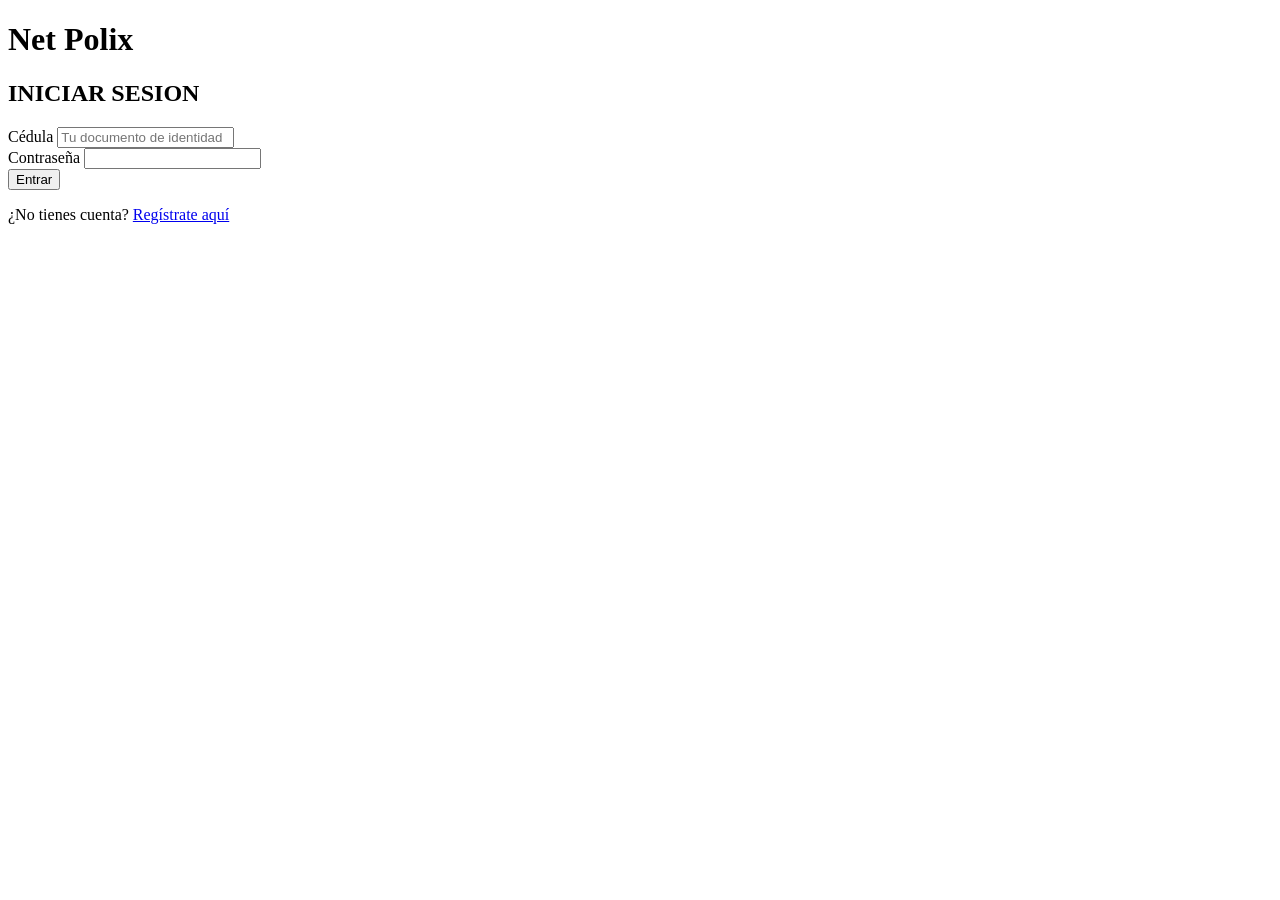
==== frontend/pages/dashboard.html @ 24cc95ec "Los cambios son buenos" ====
<!DOCTYPE html>
<html lang="es">
<head>
    <meta charset="UTF-8">
    <meta name="viewport" content="width=device-width, initial-scale=1.0">
    <title>NetPolix — Dashboard</title>
    <link rel="stylesheet" href="/static/css/login.css">
    <style>
        .dashboard-header {
            display: flex;
            justify-content: space-between;
            align-items: center;
            margin-bottom: 32px;
        }

        .dashboard-header h1 {
            margin: 0;
        }

        .btn-logout {
            background: transparent;
            border: 1px solid rgba(255, 255, 255, 0.2);
            color: #b3b3b3;
            padding: 8px 20px;
            border-radius: 8px;
            cursor: pointer;
            font-size: 14px;
            transition: all 0.2s;
        }

        .btn-logout:hover {
            border-color: #e50914;
            color: #e50914;
        }

        .dashboard-content {
            text-align: center;
            padding: 40px 0;
        }

        .dashboard-content p {
            color: #b3b3b3;
            font-size: 16px;
            line-height: 1.6;
        }

        .welcome-badge {
            display: inline-block;
            background: rgba(229, 9, 20, 0.15);
            border: 1px solid rgba(229, 9, 20, 0.3);
            color: #e50914;
            padding: 6px 16px;
            border-radius: 20px;
            font-size: 13px;
            margin-bottom: 24px;
        }
    </style>
</head>
<body>
    <div class="auth-container" style="max-width: 600px;">
        <div class="auth-card">
            <div class="dashboard-header">
                <h1>Net Polix</h1>
                <button class="btn-logout" id="btn-logout">Cerrar sesión</button>
            </div>

            <div id="error-message" class="error-message hidden"></div>

            <div class="dashboard-content">
                <div class="welcome-badge" id="welcome-badge">Conectado</div>
                <h2 style="color: #fff; font-size: 22px; margin-bottom: 12px;">Bienvenido a NetPolix</h2>
                <p>Plataforma de gestión de contenido audiovisual.</p>
                <p style="margin-top: 8px; font-size: 14px; color: #666;">
                    Usa los endpoints de la API para explorar videos, calificaciones y más.
                </p>
            </div>
        </div>
    </div>

    <script type="module">
        import { api } from '../js/api.js';
        import { auth } from '../js/auth.js';

        if (!auth.estaAutenticado()) {
            window.location.href = 'login.html';
        }

        document.getElementById('btn-logout').addEventListener('click', () => {
            api.auth.logout();
        });
    </script>
</body>
</html>
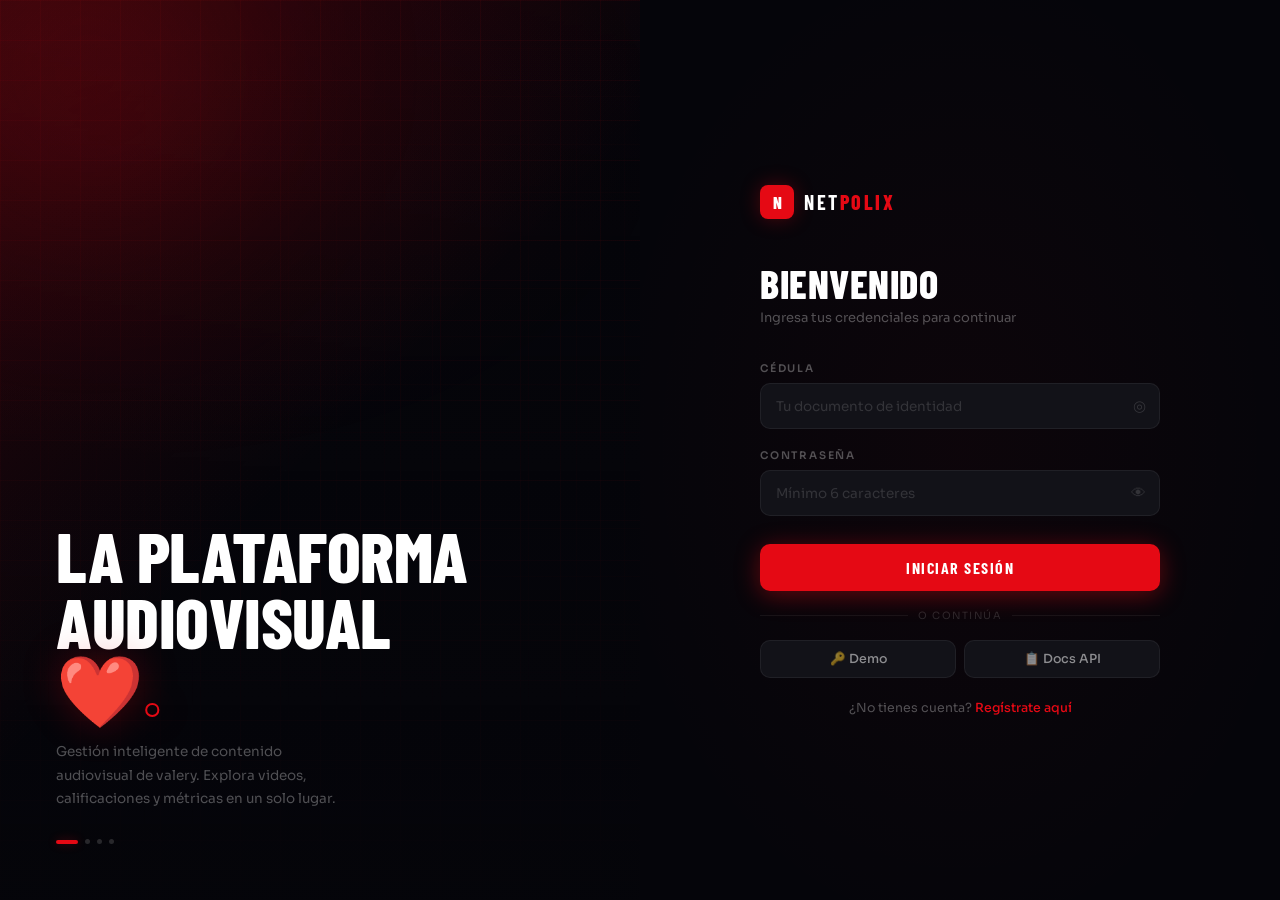
==== commit 04f08849: "NETPOLIX 3.0" ====
--- a/frontend/pages/dashboard.html
+++ b/frontend/pages/dashboard.html
@@ -4,7 +4,7 @@
     <meta charset="UTF-8">
     <meta name="viewport" content="width=device-width, initial-scale=1.0">
     <title>NetPolix — Dashboard</title>
-    <link rel="stylesheet" href="/static/css/login.css">
+    <link rel="stylesheet" href="../static/css/login.css">
     <style>
         .dashboard-header {
             display: flex;
--- a/frontend/static/css/login.css
+++ b/frontend/static/css/login.css
@@ -0,0 +1,128 @@
+* {
+    margin: 0;
+    padding: 0;
+    box-sizing: border-box;
+}
+
+body {
+    font-family: -apple-system, BlinkMacSystemFont, 'Segoe UI', Roboto, sans-serif;
+    background: linear-gradient(135deg, #0f0c29, #302b63, #24243e);
+    min-height: 100vh;
+    display: flex;
+    align-items: center;
+    justify-content: center;
+}
+
+.auth-container {
+    width: 100%;
+    max-width: 420px;
+    padding: 20px;
+}
+
+.auth-card {
+    background: rgba(255, 255, 255, 0.05);
+    backdrop-filter: blur(10px);
+    border: 1px solid rgba(255, 255, 255, 0.1);
+    border-radius: 16px;
+    padding: 40px 32px;
+    box-shadow: 0 8px 32px rgba(0, 0, 0, 0.3);
+}
+
+.auth-card h1 {
+    color: #e50914;
+    font-size: 28px;
+    text-align: center;
+    margin-bottom: 4px;
+}
+
+.auth-card h2 {
+    color: #b3b3b3;
+    font-size: 14px;
+    text-align: center;
+    font-weight: 400;
+    margin-bottom: 32px;
+    text-transform: uppercase;
+    letter-spacing: 2px;
+}
+
+.form-group {
+    margin-bottom: 20px;
+}
+
+.form-group label {
+    display: block;
+    color: #b3b3b3;
+    font-size: 13px;
+    margin-bottom: 6px;
+    text-transform: uppercase;
+    letter-spacing: 1px;
+}
+
+.form-group input {
+    width: 100%;
+    padding: 12px 16px;
+    background: rgba(255, 255, 255, 0.08);
+    border: 1px solid rgba(255, 255, 255, 0.15);
+    border-radius: 8px;
+    color: #fff;
+    font-size: 15px;
+    outline: none;
+    transition: border-color 0.2s;
+}
+
+.form-group input:focus {
+    border-color: #e50914;
+}
+
+.btn-primary {
+    width: 100%;
+    padding: 14px;
+    background: #e50914;
+    color: #fff;
+    border: none;
+    border-radius: 8px;
+    font-size: 16px;
+    font-weight: 600;
+    cursor: pointer;
+    transition: background 0.2s;
+    margin-top: 8px;
+}
+
+.btn-primary:hover {
+    background: #f40612;
+}
+
+.btn-primary:disabled {
+    background: #666;
+    cursor: not-allowed;
+}
+
+.auth-link {
+    color: #737373;
+    text-align: center;
+    margin-top: 24px;
+    font-size: 14px;
+}
+
+.auth-link a {
+    color: #fff;
+    text-decoration: none;
+}
+
+.auth-link a:hover {
+    text-decoration: underline;
+}
+
+.error-message {
+    background: rgba(229, 9, 20, 0.15);
+    border: 1px solid rgba(229, 9, 20, 0.3);
+    color: #e50914;
+    padding: 10px 14px;
+    border-radius: 8px;
+    font-size: 13px;
+    margin-bottom: 16px;
+}
+
+.hidden {
+    display: none;
+}
